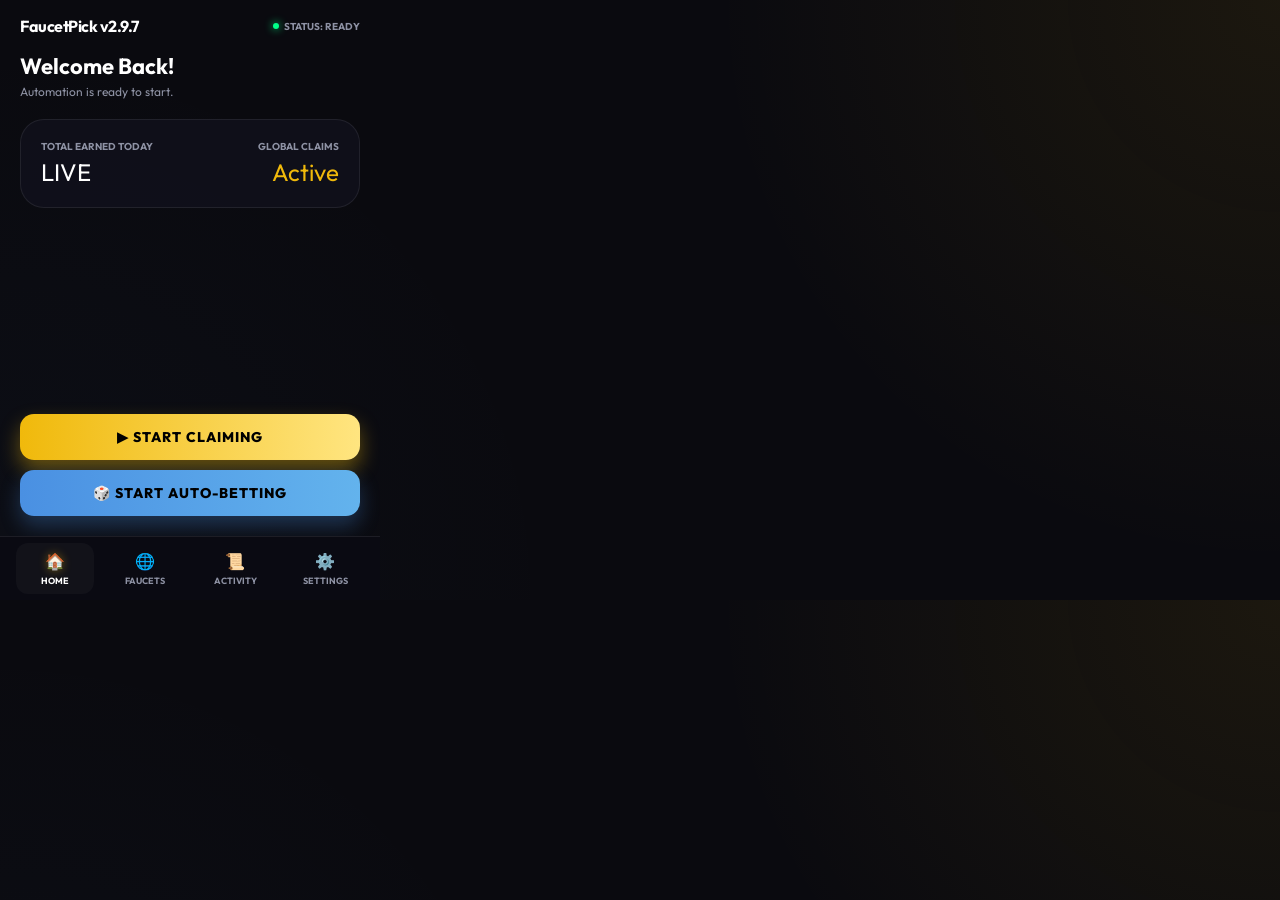
==== popup.html @ da54303b "v2.9.7: Rocket Loader Sync Guard & Site-Specific Button Selection" ====
<!DOCTYPE html>
<html lang="en">
<head>
  <meta charset="UTF-8" />
  <meta name="viewport" content="width=device-width, initial-scale=1.0" />
  <title>FaucetPick v2.9.7</title>
  <link rel="stylesheet" href="popup.css">
</head>
<body>

<div class="update-banner" id="updateBanner">
  <div style="display:flex; justify-content:space-between; align-items:center; width:100%;">
    <span>🚀 New version available!</span>
    <button id="updateDownloadBtn" class="btn-small" style="background:#fff; color:var(--accent); font-weight:700;">Download Now</button>
  </div>
</div>

<header>
  <h1>FaucetPick v2.9.7</h1>
  <div class="header-status">
    <div class="pulse-dot"></div>
    <span id="headerStatusText">Status: Ready</span>
  </div>
</header>

<main>
  <!-- ── DASHBOARD (HOME) ── -->
  <section class="panel active" id="tab-home">
    <div class="hero-section">
      <h2 class="welcome-msg" id="botName">Welcome Back!</h2>
      <p class="protocol-status" id="protocolStatus">
        <span id="statusLabel">Automation is ready to start.</span>
      </p>
    </div>

    <!-- Simple Stats Card -->
    <div class="stats-module" style="background:var(--panel); border:1px solid var(--glass-border); padding:20px; border-radius:24px; margin-bottom:24px;">
      <div style="display:flex; justify-content:space-between; align-items:center;">
        <div>
          <div style="font-size:10px; color:var(--text-dim); text-transform:uppercase; font-weight:700; margin-bottom:4px;">Total Earned Today</div>
          <div class="stats-val" id="totalValue" style="font-size:24px; color:#fff;">LIVE</div>
        </div>
        <div style="text-align:right;">
          <div style="font-size:10px; color:var(--text-dim); text-transform:uppercase; font-weight:700; margin-bottom:4px;">Global Claims</div>
          <div class="stats-val" id="globalClaims" style="font-size:24px; color:var(--accent);">Active</div>
        </div>
      </div>
    </div>

    <div class="site-grid" id="dashboardGrid">
      <!-- Site cards injected here -->
    </div>

    <div class="action-bar" style="display:flex; flex-direction:column; gap:10px;">
      <button class="btn-pro" id="runBtn">▶ Start Claiming</button>
      <button class="btn-pro" id="betBtn" style="background:linear-gradient(90deg, #4a90e2, #63b3ed); box-shadow: 0 10px 20px rgba(74, 144, 226, 0.3);">🎲 Start Auto-Betting</button>
      <button class="btn-pro" id="stopBtn" style="display:none; background:rgba(255,75,75,0.1); color:#ff4b4b; border:1px solid rgba(255,75,75,0.2); box-shadow:none;">■ Stop All Activity</button>
    </div>
  </section>

  <!-- ── SITES PANEL ── -->
  <section class="panel" id="tab-sites">
    <div class="group-header"><span>🌐</span> Managed Faucets</div>
    <div id="sitesListContainer" style="display:flex; flex-direction:column; gap:10px;">
      <!-- Site cards injected here -->
    </div>
  </section>

  <!-- ── HISTORY PANEL ── -->
  <section class="panel" id="tab-history">
    <div class="group-header"><span>📜</span> Activity History</div>
    <div id="historyList" style="display:flex; flex-direction:column; gap:8px;">
      <div style="text-align:center; color:var(--text-dim); font-size:11px; margin-top:40px;">No recent activity</div>
    </div>
  </section>

  <!-- ── SETTINGS PANEL ── -->
  <section class="panel" id="tab-settings">
    <div class="config-section">
      <div class="config-group">
        <div class="group-header"><span>⚙️</span> General Settings</div>
        <div class="input-card">
          <div class="toggle-switch">
            <span class="label">Auto-Run Enabled</span>
            <input type="checkbox" id="cfgEnabled">
          </div>
          <div class="field">
            <label class="label">Custom Bot Name (Optional)</label>
            <input type="text" id="cfgBotName" placeholder="e.g. My Faucet Bot">
          </div>
        </div>
      </div>

      <div class="config-group">
        <div class="group-header"><span>🛡️</span> Smart Delay (Anti-Detection)</div>
        <div class="input-card">
          <div class="toggle-switch">
            <span class="label">Enable Long Breaks</span>
            <input type="checkbox" id="longBreakEnabled">
          </div>
          <div class="field">
            <label class="label">Take Break After (Claims)</label>
            <input type="number" id="longBreakFrequency" value="5">
          </div>
          <div style="display:flex; gap:10px;">
            <div class="field" style="flex:1">
              <label class="label">Min Wait (min)</label>
              <input type="number" id="longBreakMin" value="65">
            </div>
            <div class="field" style="flex:1">
              <label class="label">Max Wait (min)</label>
              <input type="number" id="longBreakMax" value="80">
            </div>
          </div>
        </div>
      </div>


      <div class="config-group">
        <div class="group-header"><span>📱</span> Telegram Notifications</div>
        <div class="input-card">
          <div class="toggle-switch">
            <span class="label">Send Alerts</span>
            <input type="checkbox" id="tgEnabled">
          </div>
          <div class="field">
            <label class="label">Bot Token</label>
            <div style="display:flex; gap:8px;">
              <input type="password" id="tgToken" style="flex:1;">
              <button id="tgVerifyBtn" class="btn-small" style="background:var(--accent); color:#fff; border-radius:10px; padding:0 12px; font-size:10px; font-weight:700;">Verify & Link</button>
            </div>
            <div id="tgStatusMsg" style="font-size:9px; color:var(--text-dim); margin-top:4px;">Send any message to your bot first, then click Verify.</div>
          </div>
          <div class="field">
            <label class="label">Chat ID (Auto-detected)</label>
            <input type="text" id="tgChatId" placeholder="Click Verify to find">
          </div>
        </div>
      </div>

      <button class="btn-pro" id="saveBtn" style="margin-top:10px;">💾 Save Changes</button>
      
      <div style="display:flex; gap:10px; margin-top:20px; opacity:0.6;">
        <button id="resetBtn" style="flex:1; background:none; border:1px solid var(--status-err); color:var(--status-err); border-radius:10px; padding:8px; font-size:10px; cursor:pointer;">Reset Bot</button>
        <button id="exportBtn" style="flex:1; background:none; border:1px solid var(--text-dim); color:var(--text-dim); border-radius:10px; padding:8px; font-size:10px; cursor:pointer;">Export</button>
        <button id="importBtn" style="flex:1; background:none; border:1px solid var(--text-dim); color:var(--text-dim); border-radius:10px; padding:8px; font-size:10px; cursor:pointer;">Import</button>
      </div>
      <input type="file" id="importFile" style="display:none;" accept=".json">
    </div>
  </section>
</main>

<nav class="bottom-nav">
  <div class="nav-item active" data-tab="home">
    <span class="icon">🏠</span>
    <span class="nav-label">Home</span>
  </div>
  <div class="nav-item" data-tab="sites">
    <span class="icon">🌐</span>
    <span class="nav-label">Faucets</span>
  </div>
  <div class="nav-item" data-tab="history">
    <span class="icon">📜</span>
    <span class="nav-label">Activity</span>
  </div>
  <div class="nav-item" data-tab="settings">
    <span class="icon">⚙️</span>
    <span class="nav-label">Settings</span>
  </div>
</nav>

<div class="modal-overlay" id="siteModal">
  <div class="modal-content">
    <div class="modal-header">
      <span id="selectedSiteLabel">Site Settings</span>
      <button class="modal-close" id="modalClose">&times;</button>
    </div>
    <div class="modal-body" id="siteConfigCard">
      <!-- Dynamic config injected here -->
    </div>
    <div class="modal-footer">
      <button class="btn-pro" id="modalSaveBtn">Save & Close</button>
    </div>
  </div>
</div>

<div class="save-indicator" id="saveMsg"></div>
<script src="constants.js"></script>
<script src="crypto-utils.js"></script>
<script src="popup.js"></script>
</body>
</html>
---- popup.css ----
@import url('https://fonts.googleapis.com/css2?family=Outfit:wght@300;400;500;600;700&display=swap');

:root {
  --bg: #0a0a0f;
  --panel: rgba(18, 18, 30, 0.7);
  --glass: rgba(255, 255, 255, 0.03);
  --glass-border: rgba(255, 255, 255, 0.08);
  --accent: #f0b90b;
  --accent-glow: rgba(240, 185, 11, 0.4);
  --text: #ffffff;
  --text-dim: #8e92a4;
  --status-ok: #00ff88;
  --status-err: #ff4d4d;
  --nav-bg: rgba(10, 10, 18, 0.95);
}

* { box-sizing: border-box; margin: 0; padding: 0; }

body {
  font-family: 'Outfit', sans-serif;
  width: 380px;
  height: 600px;
  background: var(--bg);
  color: var(--text);
  overflow: hidden;
  display: flex;
  flex-direction: column;
  background-image: 
    radial-gradient(circle at top right, rgba(240, 185, 11, 0.08) 0%, transparent 40%),
    radial-gradient(circle at bottom left, rgba(74, 144, 226, 0.03) 0%, transparent 40%);
}

/* ── Header ── */
header {
  padding: 16px 20px;
  display: flex;
  align-items: center;
  justify-content: space-between;
  background: var(--bg);
  z-index: 100;
}
header h1 { 
  font-size: 16px; 
  font-weight: 700; 
  letter-spacing: -0.5px;
  color: #fff;
}
.header-status {
  font-size: 10px;
  font-weight: 700;
  color: var(--text-dim);
  display: flex;
  align-items: center;
  gap: 5px;
  text-transform: uppercase;
}
.pulse-dot { width: 6px; height: 6px; border-radius: 50%; background: var(--status-ok); box-shadow: 0 0 8px var(--status-ok); }

/* ── Update Banner ── */
.update-banner {
  background: linear-gradient(90deg, var(--accent), #ffe580);
  padding: 10px 16px;
  cursor: default;
  display: none;
  animation: slideDown 0.4s ease;
  border-bottom: 1px solid rgba(0,0,0,0.1);
}
.update-banner span {
  font-size: 11px;
  font-weight: 700;
  color: #000;
  text-transform: uppercase;
  letter-spacing: 0.5px;
}

.btn-small {
  border: none;
  padding: 6px 12px;
  font-family: inherit;
  font-size: 10px;
  font-weight: 700;
  cursor: pointer;
  transition: all 0.2s;
  text-transform: uppercase;
  letter-spacing: 0.5px;
  border-radius: 8px;
}
.btn-small:hover { filter: brightness(1.1); transform: translateY(-1px); }
.btn-small:active { transform: translateY(0); }

@keyframes slideDown { from { transform: translateY(-100%); } to { transform: translateY(0); } }

/* ── Main Panel ── */
main { flex: 1; position: relative; overflow: hidden; }
.panel {
  position: absolute;
  top: 0; left: 0; right: 0; bottom: 0;
  padding: 0 20px 20px;
  display: none;
  flex-direction: column;
  overflow-y: auto;
}
.panel::-webkit-scrollbar { display: none; }
.panel.active { display: flex; animation: fadeIn 0.3s ease-out; }

@keyframes fadeIn { from { opacity: 0; transform: translateY(10px); } to { opacity: 1; transform: translateY(0); } }

.hero-section { margin-bottom: 20px; }
.welcome-msg { font-size: 22px; font-weight: 700; margin-bottom: 4px; }
.protocol-status { font-size: 12px; color: var(--text-dim); }

/* ── Info Cards ── */
.stats-module { transition: transform 0.2s; }
.stats-module:hover { transform: translateY(-2px); }
.stats-val { font-family: 'Outfit', sans-serif; }

/* ── Site Grid ── */
.site-grid {
  display: grid;
  grid-template-columns: 1fr 1fr;
  gap: 15px;
  margin-bottom: 24px;
}

.site-card-premium {
  background: var(--panel);
  border: 1px solid var(--glass-border);
  border-radius: 20px;
  padding: 15px;
  display: flex;
  flex-direction: column;
  align-items: center;
  gap: 12px;
  transition: all 0.2s;
}
.site-card-premium.busy { border-color: var(--accent); box-shadow: 0 0 15px var(--accent-glow); }

.progress-ring-container {
  position: relative;
  width: 70px; height: 70px;
  display: flex; align-items: center; justify-content: center;
}
.progress-ring-svg { transform: rotate(-90deg); }
.progress-ring-circle-bg { fill: none; stroke: rgba(255,255,255,0.05); stroke-width: 6; }
.progress-ring-circle { fill: none; stroke: var(--accent); stroke-width: 6; stroke-linecap: round; stroke-dasharray: 201; stroke-dashoffset: 201; transition: stroke-dashoffset 1s ease; }
.progress-ring-percentage { position: absolute; font-size: 14px; font-weight: 700; }
.token-symbol { position: absolute; bottom: -5px; font-size: 10px; color: var(--text-dim); font-weight: 700; }

.card-meta { text-align: center; }
.card-site-name { font-size: 11px; font-weight: 700; text-transform: uppercase; margin-bottom: 2px; }
.card-site-timer { font-size: 10px; color: var(--text-dim); }
.card-site-balance { font-size: 12px; font-weight: 700; color: var(--status-ok); margin-top: 4px; }

/* ── Action Buttons ── */
.action-bar { margin-top: auto; }
.btn-pro {
  width: 100%;
  background: linear-gradient(90deg, var(--accent), #ffe580);
  color: #000;
  border: none;
  border-radius: 14px;
  padding: 14px;
  font-family: inherit;
  font-weight: 800;
  font-size: 14px;
  cursor: pointer;
  display: flex;
  align-items: center;
  justify-content: center;
  gap: 10px;
  box-shadow: 0 10px 20px var(--accent-glow);
  transition: 0.3s;
  text-transform: uppercase;
  letter-spacing: 1px;
}
.btn-pro:hover {
  transform: translateY(-2px);
  filter: brightness(1.1);
}
.btn-pro:active { transform: translateY(0); }
.btn-pro:disabled {
  opacity: 0.5;
  cursor: not-allowed;
  transform: none;
  filter: grayscale(1);
  box-shadow: none;
}

/* ── Bottom Nav ── */
nav.bottom-nav {
  height: 64px; background: var(--nav-bg);
  border-top: 1px solid var(--glass-border);
  display: flex; padding: 0 10px;
}
.nav-item {
  flex: 1; display: flex; flex-direction: column; align-items: center; justify-content: center;
  gap: 4px; cursor: pointer; color: var(--text-dim); border-radius: 12px; margin: 6px;
}
.nav-item.active { color: #fff; background: rgba(255,255,255,0.03); }
.nav-item.active .icon { color: var(--accent); filter: drop-shadow(0 0 5px var(--accent-glow)); }
.nav-label { font-size: 9px; font-weight: 700; text-transform: uppercase; }

/* ── Settings Controls ── */
.group-header { font-size: 10px; font-weight: 700; color: var(--accent); text-transform: uppercase; letter-spacing: 1.5px; margin-bottom: 12px; margin-top: 15px; display: flex; align-items: center; gap: 8px; }
.input-card { background: var(--panel); border: 1px solid var(--glass-border); border-radius: 16px; padding: 12px; display: flex; flex-direction: column; gap: 12px; }
.label { font-size: 10px; font-weight: 700; color: var(--text-dim); text-transform: uppercase; }

input[type="text"], input[type="password"], input[type="number"], select {
  width: 100%; background: rgba(0,0,0,0.3); border: 1px solid var(--glass-border);
  border-radius: 10px; padding: 10px; color: #fff; font-family: inherit; font-size: 13px;
}
input:focus { border-color: var(--accent); outline: none; }

.toggle-switch { display: flex; justify-content: space-between; align-items: center; }
.toggle-switch input { width: 16px; height: 16px; accent-color: var(--accent); }

/* ── History Items ── */
.history-item { background: var(--panel); border: 1px solid var(--glass-border); border-radius: 16px; padding: 12px; margin-bottom: 8px; display: flex; justify-content: space-between; align-items: center; }
.history-site { font-size: 11px; font-weight: 700; color: var(--accent); text-transform: uppercase; }
.history-action { font-size: 12px; font-weight: 600; }
.history-meta { font-size: 10px; color: var(--text-dim); }
.history-val { font-size: 12px; font-weight: 700; color: var(--status-ok); }
.history-ts { font-size: 9px; color: var(--text-dim); text-align: right; }

/* ── Modal Overlay ── */
.modal-overlay {
  position: absolute;
  top: 0; left: 0; right: 0; bottom: 0;
  background: rgba(0, 0, 0, 0.85);
  backdrop-filter: blur(10px);
  z-index: 2000;
  display: none;
  align-items: center;
  justify-content: center;
  padding: 20px;
  animation: fadeIn 0.2s ease;
}
.modal-overlay.active { display: flex; }

.modal-content {
  background: var(--panel);
  border: 1px solid var(--glass-border);
  border-radius: 28px;
  width: 100%;
  max-height: 90%;
  display: flex;
  flex-direction: column;
  overflow: hidden;
  box-shadow: 0 20px 40px rgba(0,0,0,0.5);
  animation: modalScale 0.3s cubic-bezier(0.34, 1.56, 0.64, 1);
}

@keyframes modalScale { from { opacity: 0; transform: scale(0.9); } to { opacity: 1; transform: scale(1); } }

.modal-header {
  padding: 18px 20px;
  border-bottom: 1px solid var(--glass-border);
  display: flex;
  justify-content: space-between;
  align-items: center;
}
#selectedSiteLabel { font-size: 14px; font-weight: 700; color: var(--accent); text-transform: uppercase; letter-spacing: 1px; }
.modal-close { background: none; border: none; color: var(--text-dim); font-size: 24px; cursor: pointer; padding: 0 5px; }
.modal-close:hover { color: #fff; }

.modal-body {
  padding: 10px 15px 15px;
  overflow-y: auto;
  flex: 1;
}

.modal-body::-webkit-scrollbar { width: 3px; }
.modal-body::-webkit-scrollbar-thumb { background: var(--glass-border); border-radius: 10px; }

/* ── Modal Tabs ── */
.modal-tabs {
  display: flex;
  background: rgba(0,0,0,0.2);
  border-radius: 12px;
  padding: 4px;
  margin-bottom: 20px;
  border: 1px solid var(--glass-border);
}

.modal-tab {
  flex: 1;
  padding: 8px;
  text-align: center;
  font-size: 10px;
  font-weight: 700;
  color: var(--text-dim);
  text-transform: uppercase;
  letter-spacing: 0.5px;
  cursor: pointer;
  border-radius: 8px;
  transition: all 0.2s;
}

.modal-tab.active {
  background: var(--accent);
  color: #000;
  box-shadow: 0 4px 10px var(--accent-glow);
}

.modal-section {
  display: none;
  flex-direction: column;
  gap: 15px;
  animation: fadeIn 0.2s ease-out;
}

.modal-section.active {
  display: flex;
}

.input-row {
  display: flex;
  gap: 10px;
}

.input-row .field {
  flex: 1;
}

.modal-body::-webkit-scrollbar { width: 4px; }
.modal-body::-webkit-scrollbar-thumb { background: var(--glass-border); border-radius: 10px; }

.modal-footer {
  padding: 15px 20px 20px;
  border-top: 1px solid var(--glass-border);
}

.save-indicator {
  position: absolute;
  bottom: 84px;
  left: 50%;
  transform: translateX(-50%) translateY(10px);
  background: rgba(0, 255, 136, 0.9);
  backdrop-filter: blur(8px);
  color: #000;
  padding: 8px 20px;
  border-radius: 30px;
  font-size: 11px;
  font-weight: 800;
  opacity: 0;
  pointer-events: none;
  transition: all 0.4s cubic-bezier(0.175, 0.885, 0.32, 1.275);
  z-index: 3000;
  box-shadow: 0 10px 20px rgba(0, 255, 136, 0.2);
  display: flex;
  align-items: center;
  gap: 8px;
}
.save-indicator.show {
  opacity: 1;
  transform: translateX(-50%) translateY(0);
}
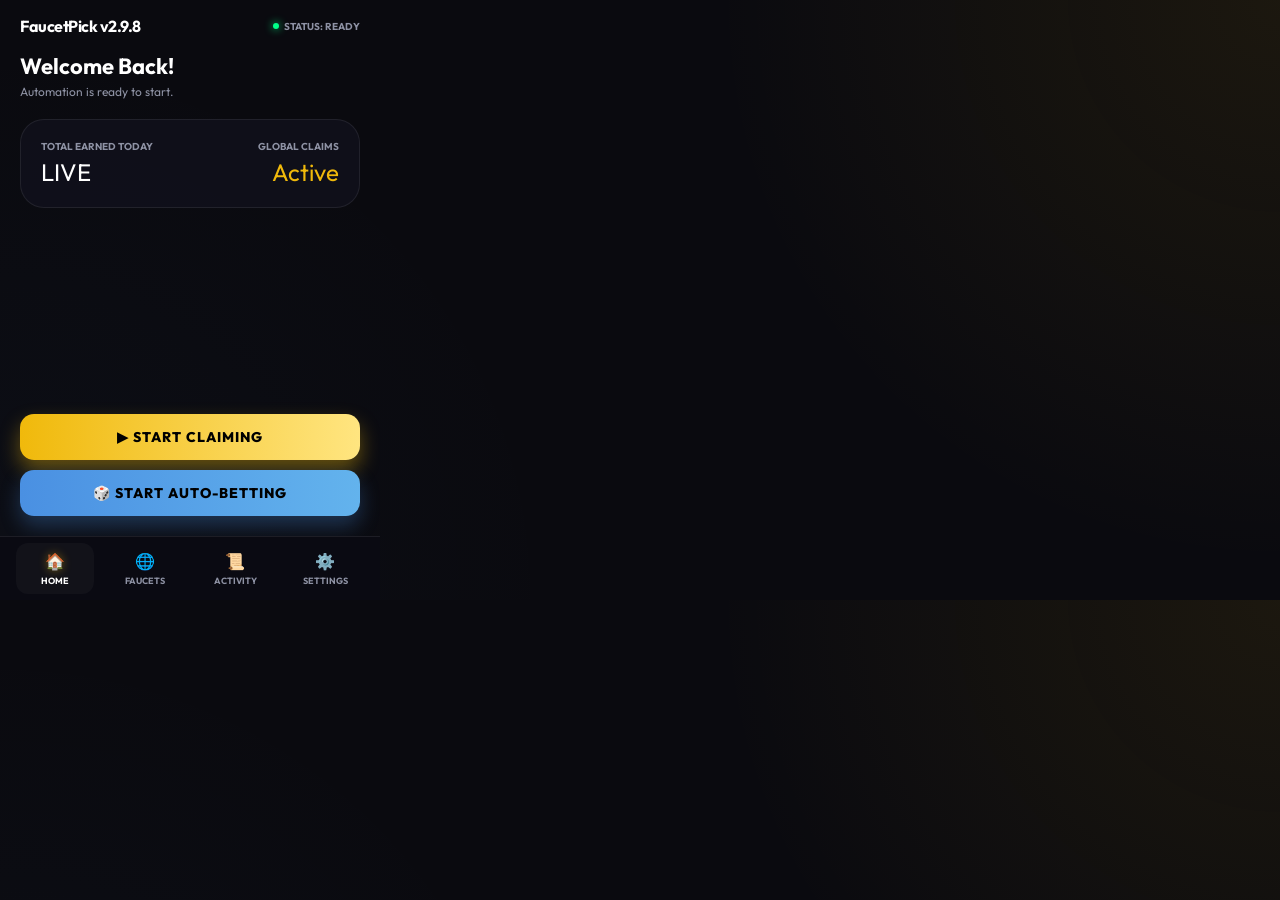
==== commit ac6acc8c: "v2.9.8: Advanced Passive Mode & Silent Settling for Cloudflare Compatibility" ====
--- a/popup.html
+++ b/popup.html
@@ -3,7 +3,7 @@
 <head>
   <meta charset="UTF-8" />
   <meta name="viewport" content="width=device-width, initial-scale=1.0" />
-  <title>FaucetPick v2.9.7</title>
+  <title>FaucetPick v2.9.8</title>
   <link rel="stylesheet" href="popup.css">
 </head>
 <body>
@@ -16,7 +16,7 @@
 </div>
 
 <header>
-  <h1>FaucetPick v2.9.7</h1>
+  <h1>FaucetPick v2.9.8</h1>
   <div class="header-status">
     <div class="pulse-dot"></div>
     <span id="headerStatusText">Status: Ready</span>
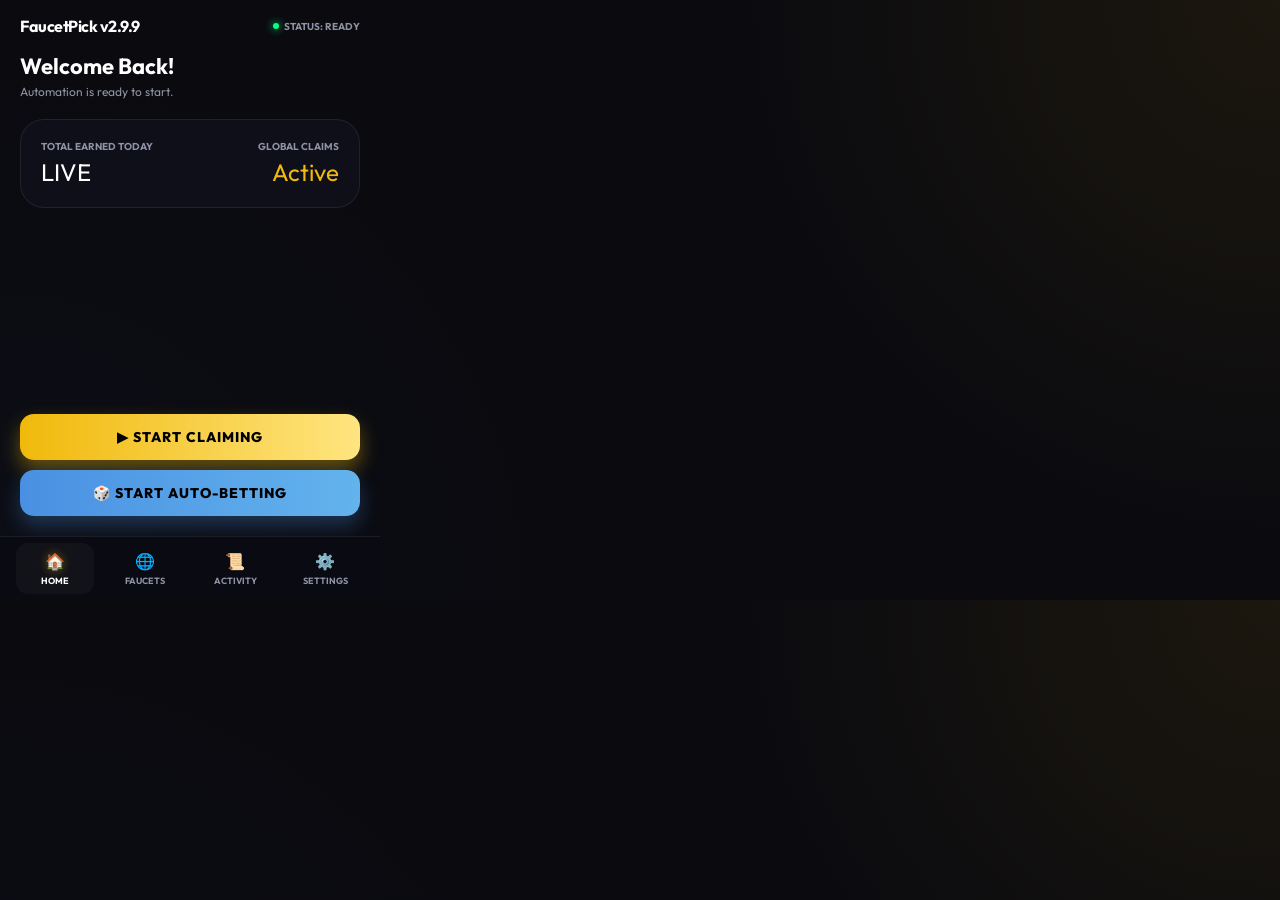
==== commit 16eec54d: "v2.9.9: Viewport Hardening (Auto-Scroll) & Extended Silent Settling" ====
--- a/popup.html
+++ b/popup.html
@@ -3,7 +3,7 @@
 <head>
   <meta charset="UTF-8" />
   <meta name="viewport" content="width=device-width, initial-scale=1.0" />
-  <title>FaucetPick v2.9.8</title>
+  <title>FaucetPick v2.9.9</title>
   <link rel="stylesheet" href="popup.css">
 </head>
 <body>
@@ -16,7 +16,7 @@
 </div>
 
 <header>
-  <h1>FaucetPick v2.9.8</h1>
+  <h1>FaucetPick v2.9.9</h1>
   <div class="header-status">
     <div class="pulse-dot"></div>
     <span id="headerStatusText">Status: Ready</span>
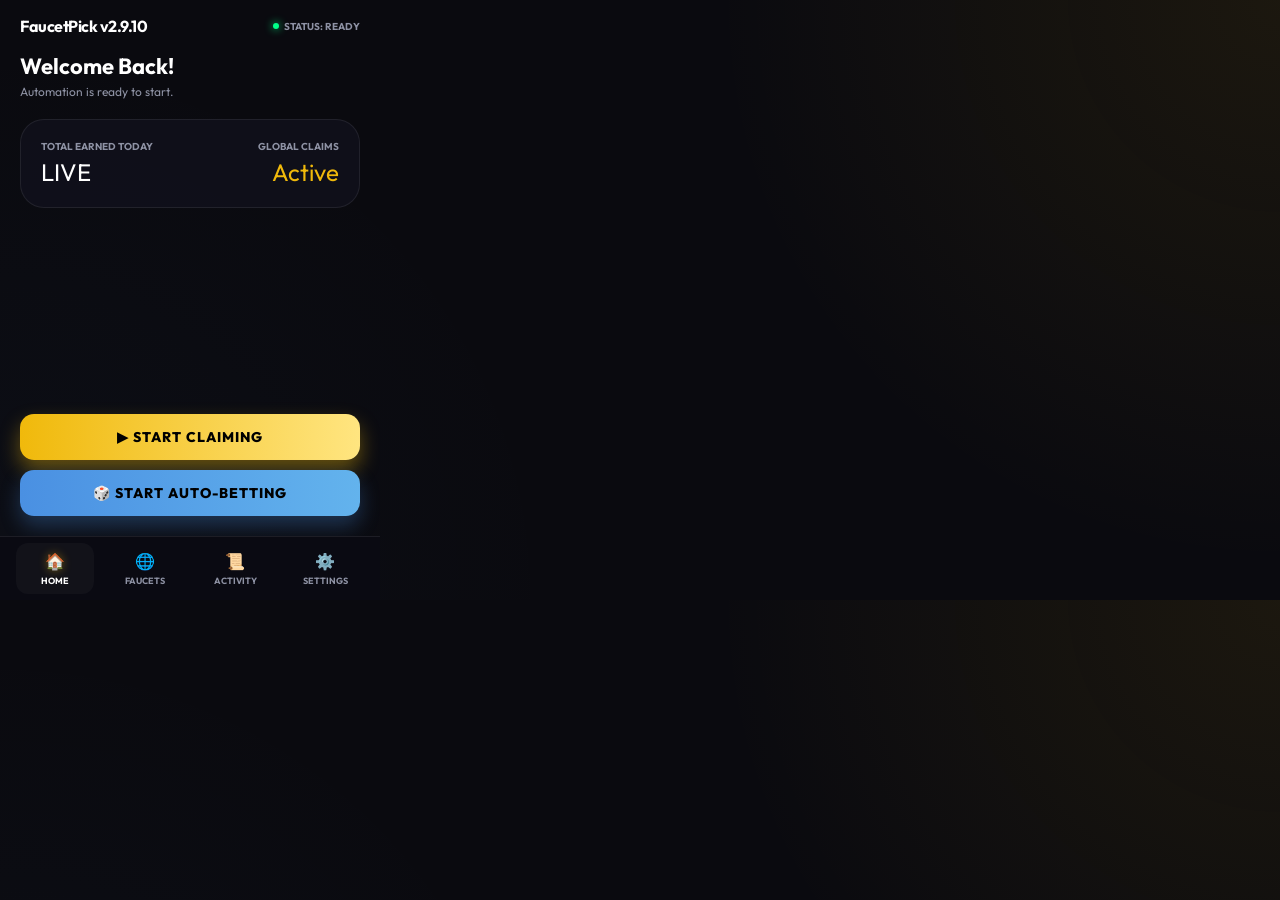
==== commit 634a7dd8: "v2.9.10: Refined Scrolling Logic (Subtle 150px Scroll)" ====
--- a/popup.html
+++ b/popup.html
@@ -3,7 +3,7 @@
 <head>
   <meta charset="UTF-8" />
   <meta name="viewport" content="width=device-width, initial-scale=1.0" />
-  <title>FaucetPick v2.9.9</title>
+  <title>FaucetPick v2.9.10</title>
   <link rel="stylesheet" href="popup.css">
 </head>
 <body>
@@ -16,7 +16,7 @@
 </div>
 
 <header>
-  <h1>FaucetPick v2.9.9</h1>
+  <h1>FaucetPick v2.9.10</h1>
   <div class="header-status">
     <div class="pulse-dot"></div>
     <span id="headerStatusText">Status: Ready</span>
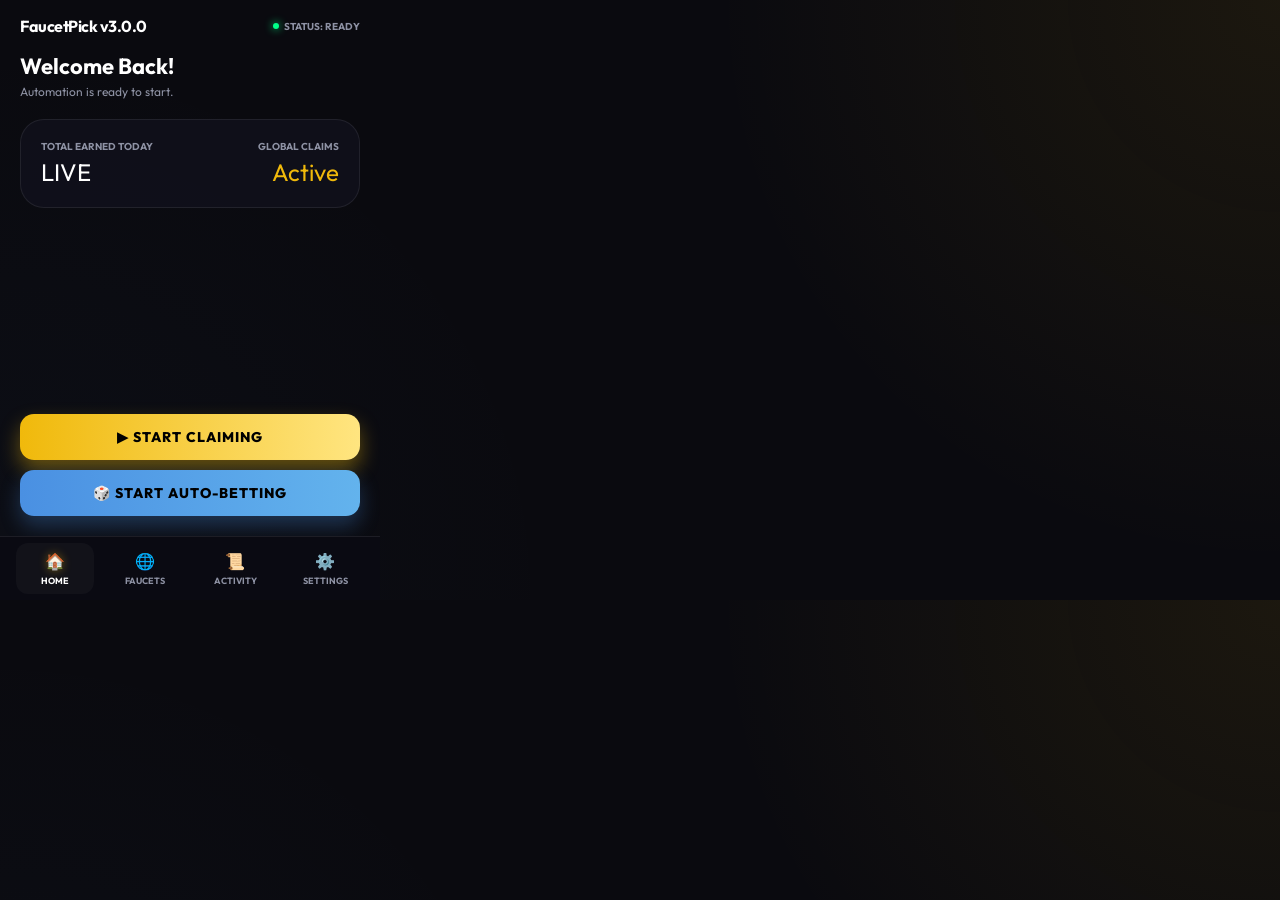
==== commit 3927ce7b: "v3.0.0: Enhanced Withdrawal Diagnostics & Click Hardening" ====
--- a/popup.html
+++ b/popup.html
@@ -3,7 +3,7 @@
 <head>
   <meta charset="UTF-8" />
   <meta name="viewport" content="width=device-width, initial-scale=1.0" />
-  <title>FaucetPick v2.9.10</title>
+  <title>FaucetPick v3.0.0</title>
   <link rel="stylesheet" href="popup.css">
 </head>
 <body>
@@ -16,7 +16,7 @@
 </div>
 
 <header>
-  <h1>FaucetPick v2.9.10</h1>
+  <h1>FaucetPick v3.0.0</h1>
   <div class="header-status">
     <div class="pulse-dot"></div>
     <span id="headerStatusText">Status: Ready</span>
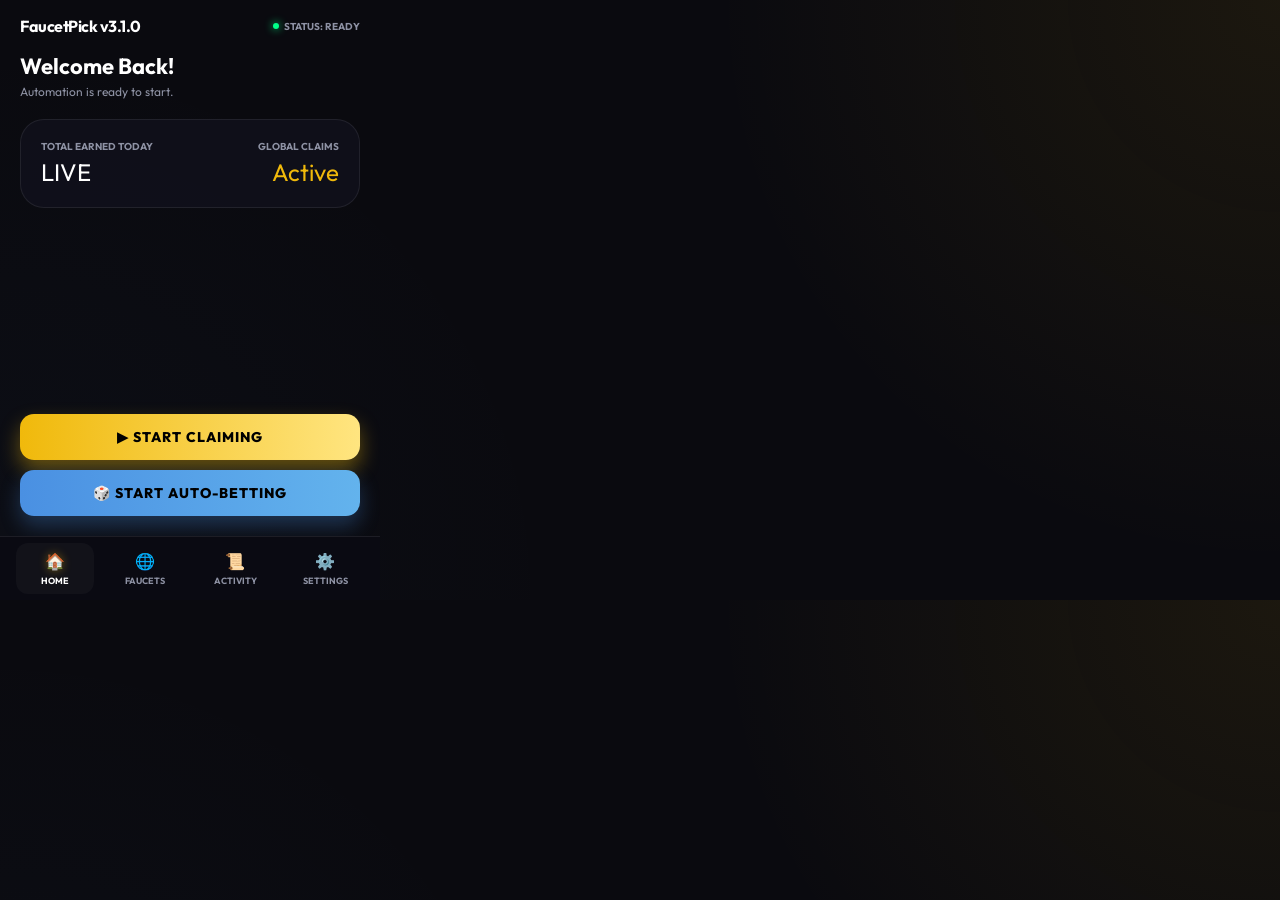
==== commit 22dc41c3: "v3.1.0: Total Namespace Isolation & Enhanced Captcha Diagnostics" ====
--- a/popup.html
+++ b/popup.html
@@ -3,7 +3,7 @@
 <head>
   <meta charset="UTF-8" />
   <meta name="viewport" content="width=device-width, initial-scale=1.0" />
-  <title>FaucetPick v3.0.0</title>
+  <title>FaucetPick v3.1.0</title>
   <link rel="stylesheet" href="popup.css">
 </head>
 <body>
@@ -16,7 +16,7 @@
 </div>
 
 <header>
-  <h1>FaucetPick v3.0.0</h1>
+  <h1>FaucetPick v3.1.0</h1>
   <div class="header-status">
     <div class="pulse-dot"></div>
     <span id="headerStatusText">Status: Ready</span>
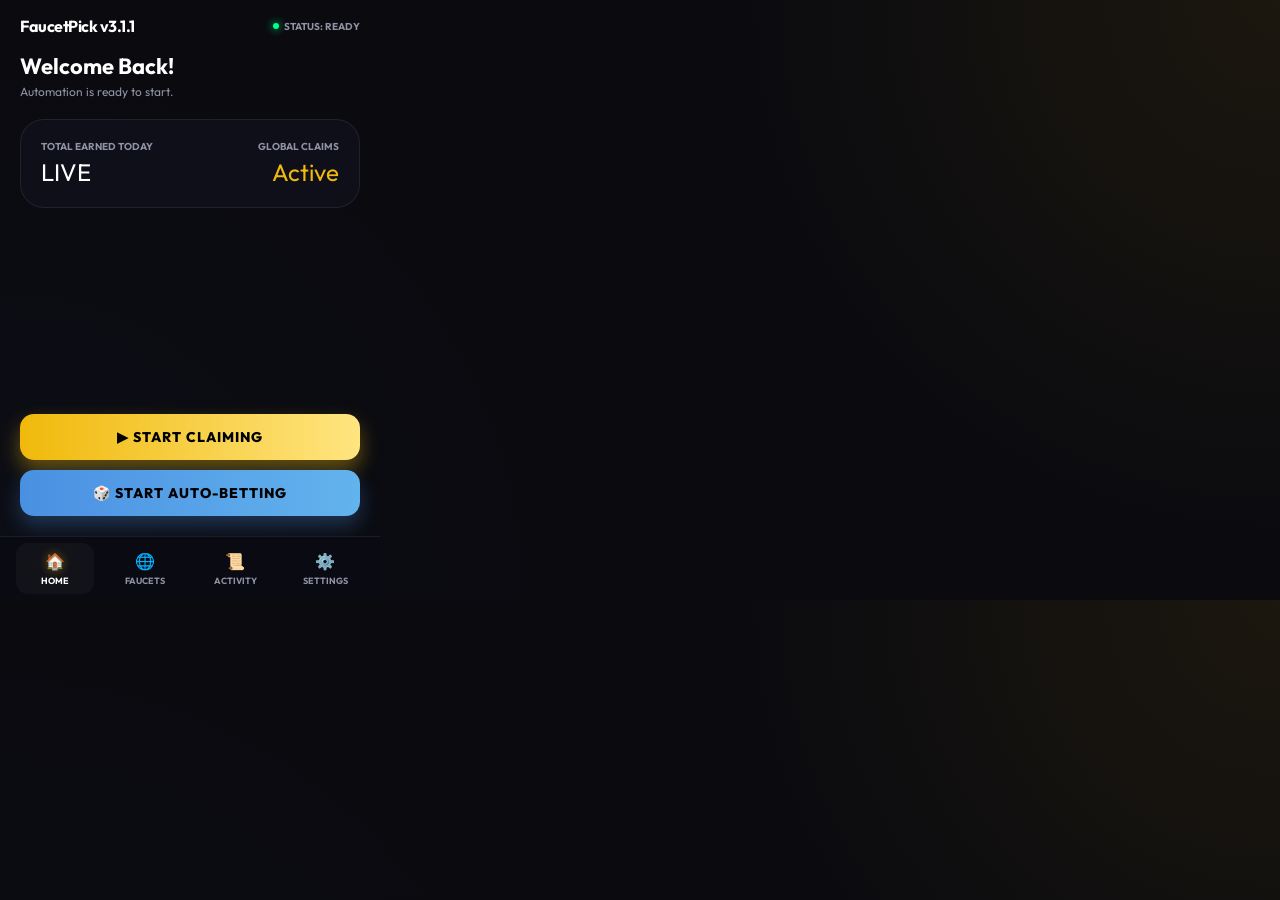
==== commit 43591f7f: "v3.1.1: Completed Total Isolation (Dice Synchronized)" ====
--- a/popup.html
+++ b/popup.html
@@ -3,7 +3,7 @@
 <head>
   <meta charset="UTF-8" />
   <meta name="viewport" content="width=device-width, initial-scale=1.0" />
-  <title>FaucetPick v3.1.0</title>
+  <title>FaucetPick v3.1.1</title>
   <link rel="stylesheet" href="popup.css">
 </head>
 <body>
@@ -16,7 +16,7 @@
 </div>
 
 <header>
-  <h1>FaucetPick v3.1.0</h1>
+  <h1>FaucetPick v3.1.1</h1>
   <div class="header-status">
     <div class="pulse-dot"></div>
     <span id="headerStatusText">Status: Ready</span>
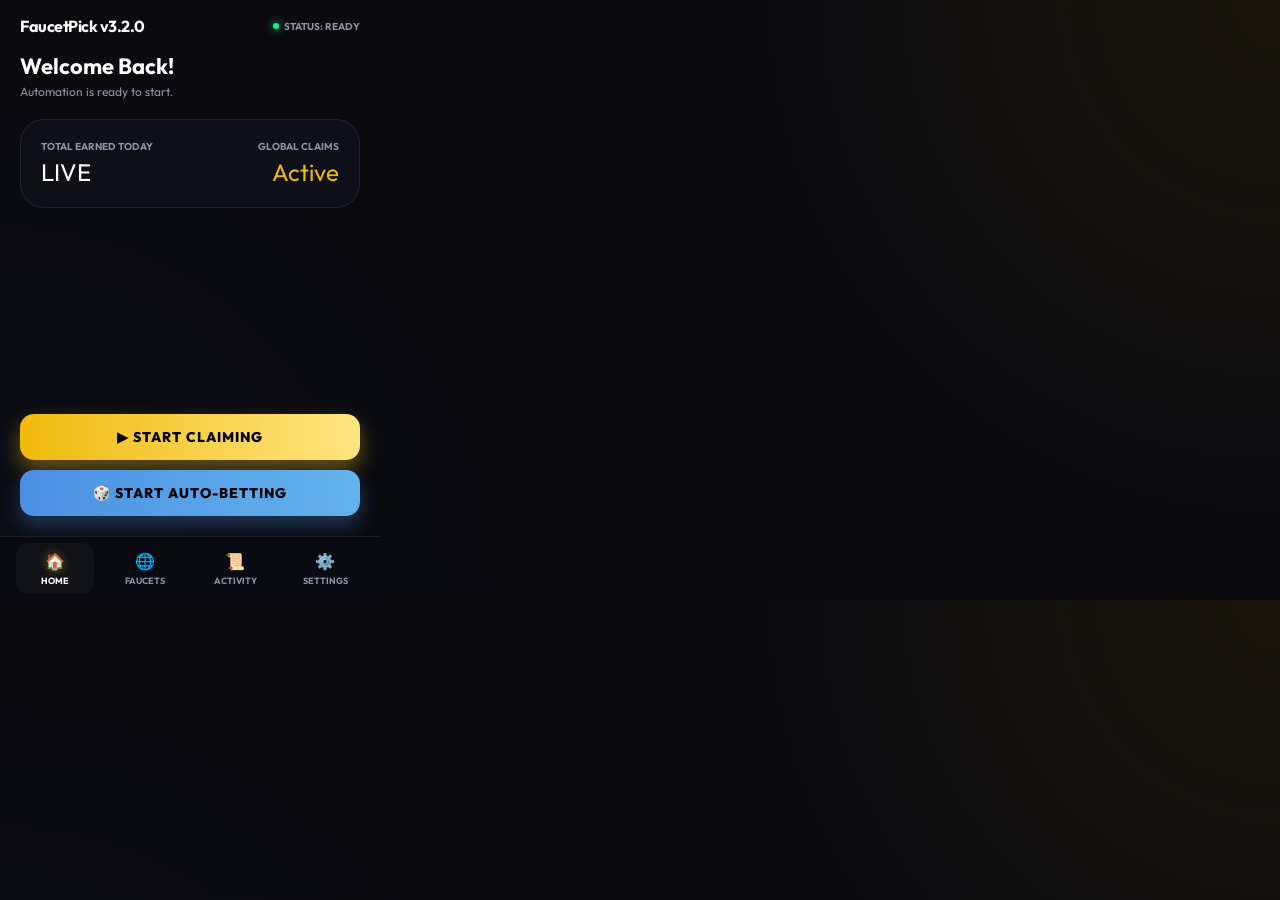
==== commit c80db8b3: "v3.2.0: Total Scoping (IIFE) & DOM Rehydration Resilience" ====
--- a/popup.html
+++ b/popup.html
@@ -3,7 +3,7 @@
 <head>
   <meta charset="UTF-8" />
   <meta name="viewport" content="width=device-width, initial-scale=1.0" />
-  <title>FaucetPick v3.1.1</title>
+  <title>FaucetPick v3.2.0</title>
   <link rel="stylesheet" href="popup.css">
 </head>
 <body>
@@ -16,7 +16,7 @@
 </div>
 
 <header>
-  <h1>FaucetPick v3.1.1</h1>
+  <h1>FaucetPick v3.2.0</h1>
   <div class="header-status">
     <div class="pulse-dot"></div>
     <span id="headerStatusText">Status: Ready</span>
